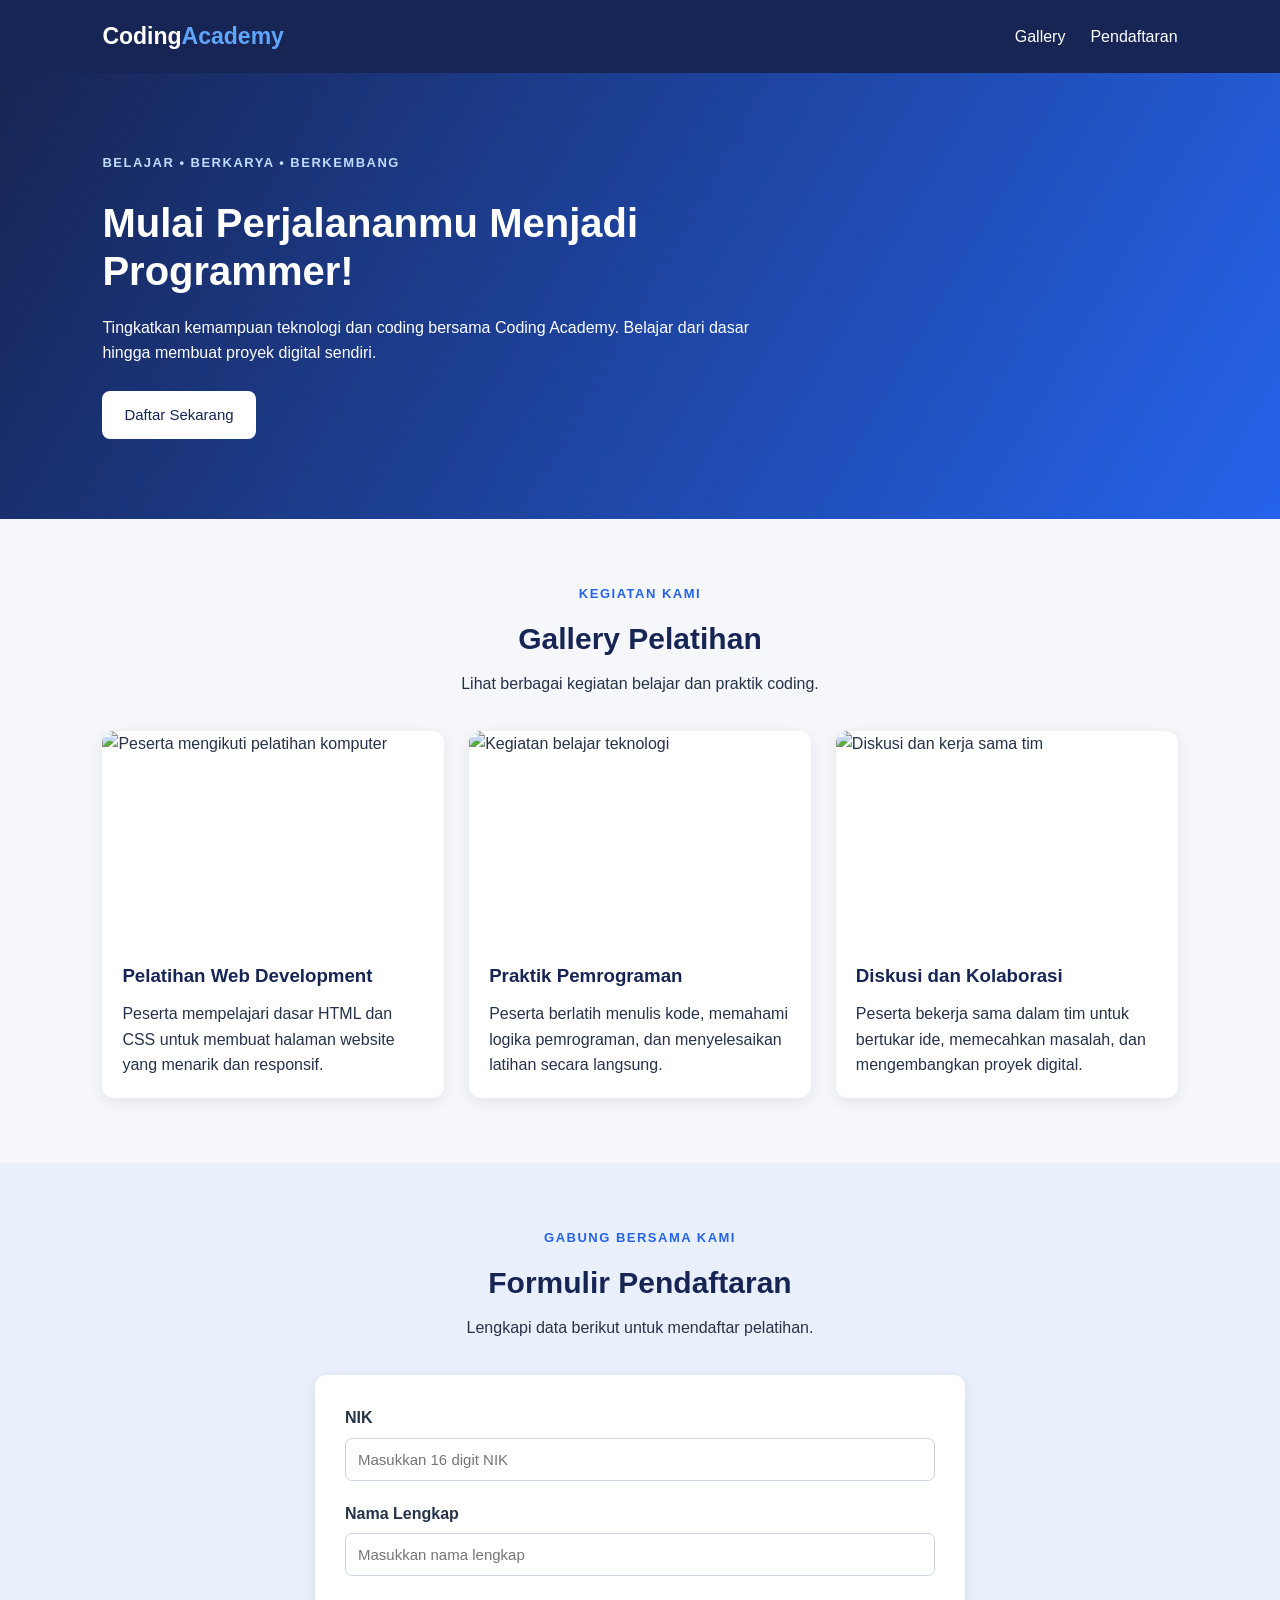
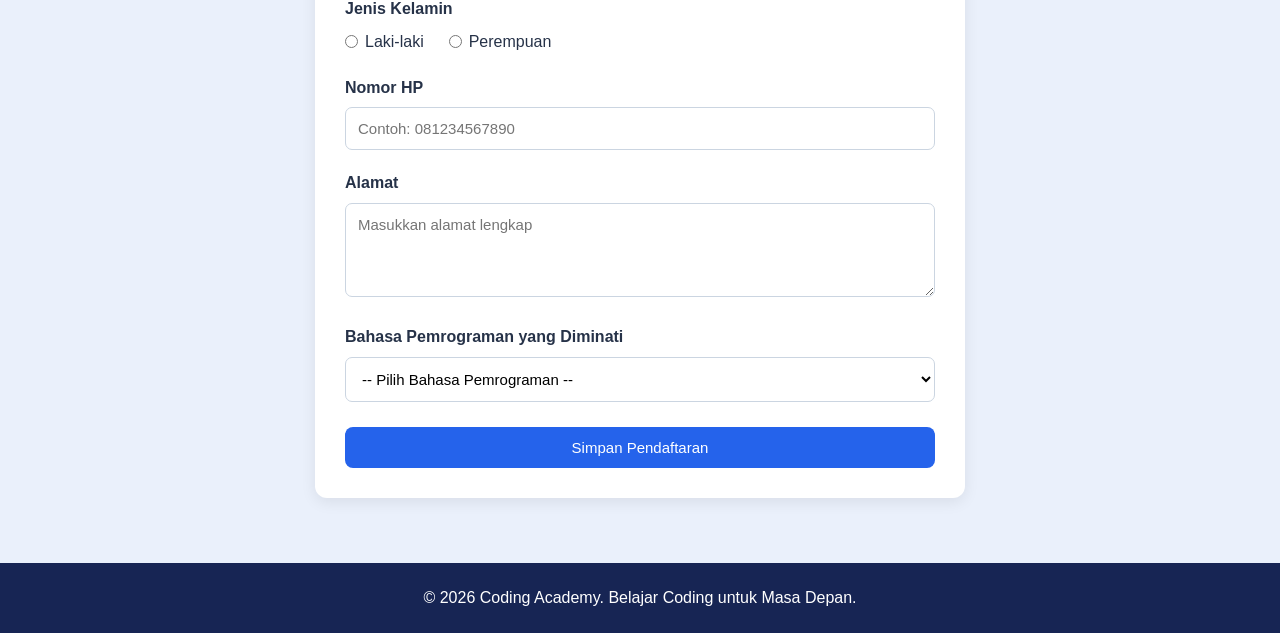
==== index.html @ 24632418 "first commit" ====
<!DOCTYPE html>
<html lang="id">
<head>
    <meta charset="UTF-8">
    <meta name="viewport" content="width=device-width, initial-scale=1.0">
    <title>Coding Academy</title>
    <link rel="stylesheet" href="style.css">
</head>
<body>

    <header class="header">
        <div class="logo">Coding<span>Academy</span></div>
        <nav>
            <a href="#gallery">Gallery</a>
            <a href="#pendaftaran">Pendaftaran</a>
        </nav>
    </header>

    <section class="hero">
        <div class="hero-content">
            <p class="label">BELAJAR • BERKARYA • BERKEMBANG</p>
            <h1>Mulai Perjalananmu Menjadi Programmer!</h1>
            <p>
                Tingkatkan kemampuan teknologi dan coding bersama
                Coding Academy. Belajar dari dasar hingga membuat
                proyek digital sendiri.
            </p>
            <a href="#pendaftaran" class="btn">Daftar Sekarang</a>
        </div>
    </section>

    <!-- TAMPILAN GALLERY -->
    <section id="gallery" class="section">
        <div class="section-heading">
            <p class="label">KEGIATAN KAMI</p>
            <h2>Gallery Pelatihan</h2>
            <p>Lihat berbagai kegiatan belajar dan praktik coding.</p>
        </div>

        <div class="gallery-container">
            <article class="gallery-card">
                <img
                    src="https://images.unsplash.com/photo-1516321318423-f06f85e504b3?auto=format&fit=crop&w=900&q=80"
                    alt="Peserta mengikuti pelatihan komputer">
                <div class="gallery-info">
                    <h3>Pelatihan Web Development</h3>
                    <p>
                        Peserta mempelajari dasar HTML dan CSS untuk
                        membuat halaman website yang menarik dan responsif.
                    </p>
                </div>
            </article>

            <article class="gallery-card">
                <img
                    src="https://images.unsplash.com/photo-1516321318423-f06f85e504b3?auto=format&fit=crop&w=900&q=80"
                    alt="Kegiatan belajar teknologi">
                <div class="gallery-info">
                    <h3>Praktik Pemrograman</h3>
                    <p>
                        Peserta berlatih menulis kode, memahami logika
                        pemrograman, dan menyelesaikan latihan secara langsung.
                    </p>
                </div>
            </article>

            <article class="gallery-card">
                <img
                    src="https://images.unsplash.com/photo-1517245386807-bb43f82c33c4?auto=format&fit=crop&w=900&q=80"
                    alt="Diskusi dan kerja sama tim">
                <div class="gallery-info">
                    <h3>Diskusi dan Kolaborasi</h3>
                    <p>
                        Peserta bekerja sama dalam tim untuk bertukar ide,
                        memecahkan masalah, dan mengembangkan proyek digital.
                    </p>
                </div>
            </article>
        </div>
    </section>

    <!-- TAMPILAN PENDAFTARAN -->
    <section id="pendaftaran" class="section registration-section">
        <div class="section-heading">
            <p class="label">GABUNG BERSAMA KAMI</p>
            <h2>Formulir Pendaftaran</h2>
            <p>Lengkapi data berikut untuk mendaftar pelatihan.</p>
        </div>

        <div class="form-container">
            <form id="formPendaftaran">
                <div class="form-group">
                    <label for="nik">NIK</label>
                    <input
                        type="text"
                        id="nik"
                        name="nik"
                        inputmode="numeric"
                        maxlength="16"
                        pattern="[0-9]{16}"
                        placeholder="Masukkan 16 digit NIK"
                        required>
                </div>

                <div class="form-group">
                    <label for="nama">Nama Lengkap</label>
                    <input
                        type="text"
                        id="nama"
                        name="nama"
                        placeholder="Masukkan nama lengkap"
                        required>
                </div>

                <div class="form-group">
                    <label>Jenis Kelamin</label>
                    <div class="radio-group">
                        <label>
                            <input type="radio" name="jenisKelamin"
                                   value="Laki-laki" required>
                            Laki-laki
                        </label>
                        <label>
                            <input type="radio" name="jenisKelamin"
                                   value="Perempuan">
                            Perempuan
                        </label>
                    </div>
                </div>

                <div class="form-group">
                    <label for="hp">Nomor HP</label>
                    <input
                        type="tel"
                        id="hp"
                        name="hp"
                        inputmode="tel"
                        pattern="[0-9+ -]{10,16}"
                        placeholder="Contoh: 081234567890"
                        required>
                </div>

                <div class="form-group">
                    <label for="alamat">Alamat</label>
                    <textarea
                        id="alamat"
                        name="alamat"
                        rows="4"
                        placeholder="Masukkan alamat lengkap"
                        required></textarea>
                </div>

                <div class="form-group">
                    <label for="bahasa">Bahasa Pemrograman yang Diminati</label>
                    <select id="bahasa" name="bahasa" required>
                        <option value="">-- Pilih Bahasa Pemrograman --</option>
                        <option value="HTML dan CSS">HTML dan CSS</option>
                        <option value="JavaScript">JavaScript</option>
                        <option value="Python">Python</option>
                        <option value="Java">Java</option>
                        <option value="C++">C++</option>
                        <option value="PHP">PHP</option>
                    </select>
                </div>

                <button type="submit" class="btn submit-btn">
                    Simpan Pendaftaran
                </button>
            </form>

            <!-- Hasil pendaftaran ditampilkan di sini -->
            <div id="hasilPendaftaran" class="result" hidden>
                <h2>Pendaftaran Berhasil!</h2>
                <p>Berikut adalah data pendaftaran Anda:</p>

                <div id="detailPendaftaran"></div>

                <button type="button" id="tombolKembali" class="btn">
                    Kembali ke Formulir
                </button>
            </div>
        </div>
    </section>

    <footer>
        <p>&copy; 2026 Coding Academy. Belajar Coding untuk Masa Depan.</p>
    </footer>

    <script src="script.js"></script>
</body>
</html>
---- style.css ----
* {
    margin: 0;
    padding: 0;
    box-sizing: border-box;
}

html {
    scroll-behavior: smooth;
    scroll-padding-top: 90px;
}

body {
    font-family: Arial, sans-serif;
    background-color: #f5f7fb;
    color: #263248;
    line-height: 1.6;
}

.header {
    background-color: #172554;
    color: white;
    padding: 18px 8%;
    display: flex;
    justify-content: space-between;
    align-items: center;
    position: sticky;
    top: 0;
    z-index: 10;
}

.logo {
    font-size: 23px;
    font-weight: bold;
}

.logo span {
    color: #60a5fa;
}

nav {
    display: flex;
    gap: 25px;
}

nav a {
    color: white;
    text-decoration: none;
}

nav a:hover {
    color: #93c5fd;
}

.hero {
    min-height: 380px;
    padding: 80px 8%;
    display: flex;
    align-items: center;
    background: linear-gradient(120deg, #172554, #2563eb);
    color: white;
}

.hero-content {
    max-width: 680px;
}

.label {
    color: #2563eb;
    font-size: 13px;
    font-weight: bold;
    letter-spacing: 1.5px;
    margin-bottom: 10px;
}

.hero .label {
    color: #bfdbfe;
}

.hero h1 {
    font-size: 40px;
    line-height: 1.2;
    margin-bottom: 20px;
}

.hero p {
    margin-bottom: 25px;
}

.btn {
    display: inline-block;
    border: none;
    border-radius: 8px;
    padding: 12px 22px;
    background-color: #2563eb;
    color: white;
    text-decoration: none;
    font-size: 15px;
    cursor: pointer;
}

.hero .btn {
    background-color: white;
    color: #172554;
}

.btn:hover {
    background-color: #1d4ed8;
    color: white;
}

.hero .btn:hover {
    background-color: #dbeafe;
    color: #172554;
}

.section {
    padding: 65px 8%;
}

.section-heading {
    text-align: center;
    margin-bottom: 35px;
}

.section-heading h2 {
    font-size: 30px;
    margin-bottom: 8px;
    color: #172554;
}

.gallery-container {
    display: grid;
    grid-template-columns: repeat(3, minmax(0, 1fr));
    gap: 25px;
}

.gallery-card {
    background-color: white;
    border-radius: 12px;
    overflow: hidden;
    box-shadow: 0 4px 15px rgba(0, 0, 0, 0.08);
    transition: transform 0.2s;
}

.gallery-card:hover {
    transform: translateY(-5px);
}

.gallery-card img {
    width: 100%;
    height: 210px;
    object-fit: cover;
    display: block;
}

.gallery-info {
    padding: 20px;
}

.gallery-info h3 {
    color: #172554;
    margin-bottom: 10px;
}

.registration-section {
    background-color: #eaf0fb;
}

.form-container {
    max-width: 650px;
    margin: auto;
    padding: 30px;
    border-radius: 12px;
    background-color: white;
    box-shadow: 0 4px 15px rgba(0, 0, 0, 0.08);
}

.form-group {
    margin-bottom: 20px;
}

.form-group > label {
    display: block;
    margin-bottom: 7px;
    font-weight: 600;
}

input[type="text"],
input[type="tel"],
textarea,
select {
    width: 100%;
    padding: 12px;
    border: 1px solid #cbd5e1;
    border-radius: 7px;
    font-family: inherit;
    font-size: 15px;
    background-color: white;
}

textarea {
    resize: vertical;
}

input:focus,
textarea:focus,
select:focus {
    outline: 2px solid #93c5fd;
    border-color: #2563eb;
}

.radio-group {
    display: flex;
    gap: 25px;
    flex-wrap: wrap;
}

.radio-group label {
    display: flex;
    align-items: center;
    gap: 7px;
}

.submit-btn {
    width: 100%;
    margin-top: 5px;
}

.result {
    margin-top: 20px;
    padding: 25px;
    border: 1px solid #bfdbfe;
    border-radius: 10px;
    background-color: #eff6ff;
    overflow-wrap: anywhere;
}

.result h2 {
    color: #1d4ed8;
    margin-bottom: 10px;
}

.result dl {
    margin: 20px 0;
}

.result dt {
    font-weight: bold;
    margin-top: 12px;
}

.result dd {
    margin-left: 0;
}

.result .btn {
    margin-top: 10px;
}

[hidden] {
    display: none !important;
}

footer {
    padding: 22px;
    text-align: center;
    background-color: #172554;
    color: white;
}

@media (max-width: 800px) {
    .gallery-container {
        grid-template-columns: repeat(2, minmax(0, 1fr));
    }

    .hero h1 {
        font-size: 32px;
    }
}

@media (max-width: 550px) {
    .header {
        padding: 15px 5%;
        flex-direction: column;
        gap: 10px;
    }

    nav {
        gap: 20px;
    }

    .hero {
        padding: 55px 6%;
    }

    .hero h1 {
        font-size: 29px;
    }

    .section {
        padding: 45px 5%;
    }

    .gallery-container {
        grid-template-columns: 1fr;
    }

    .form-container {
        padding: 20px;
    }
}
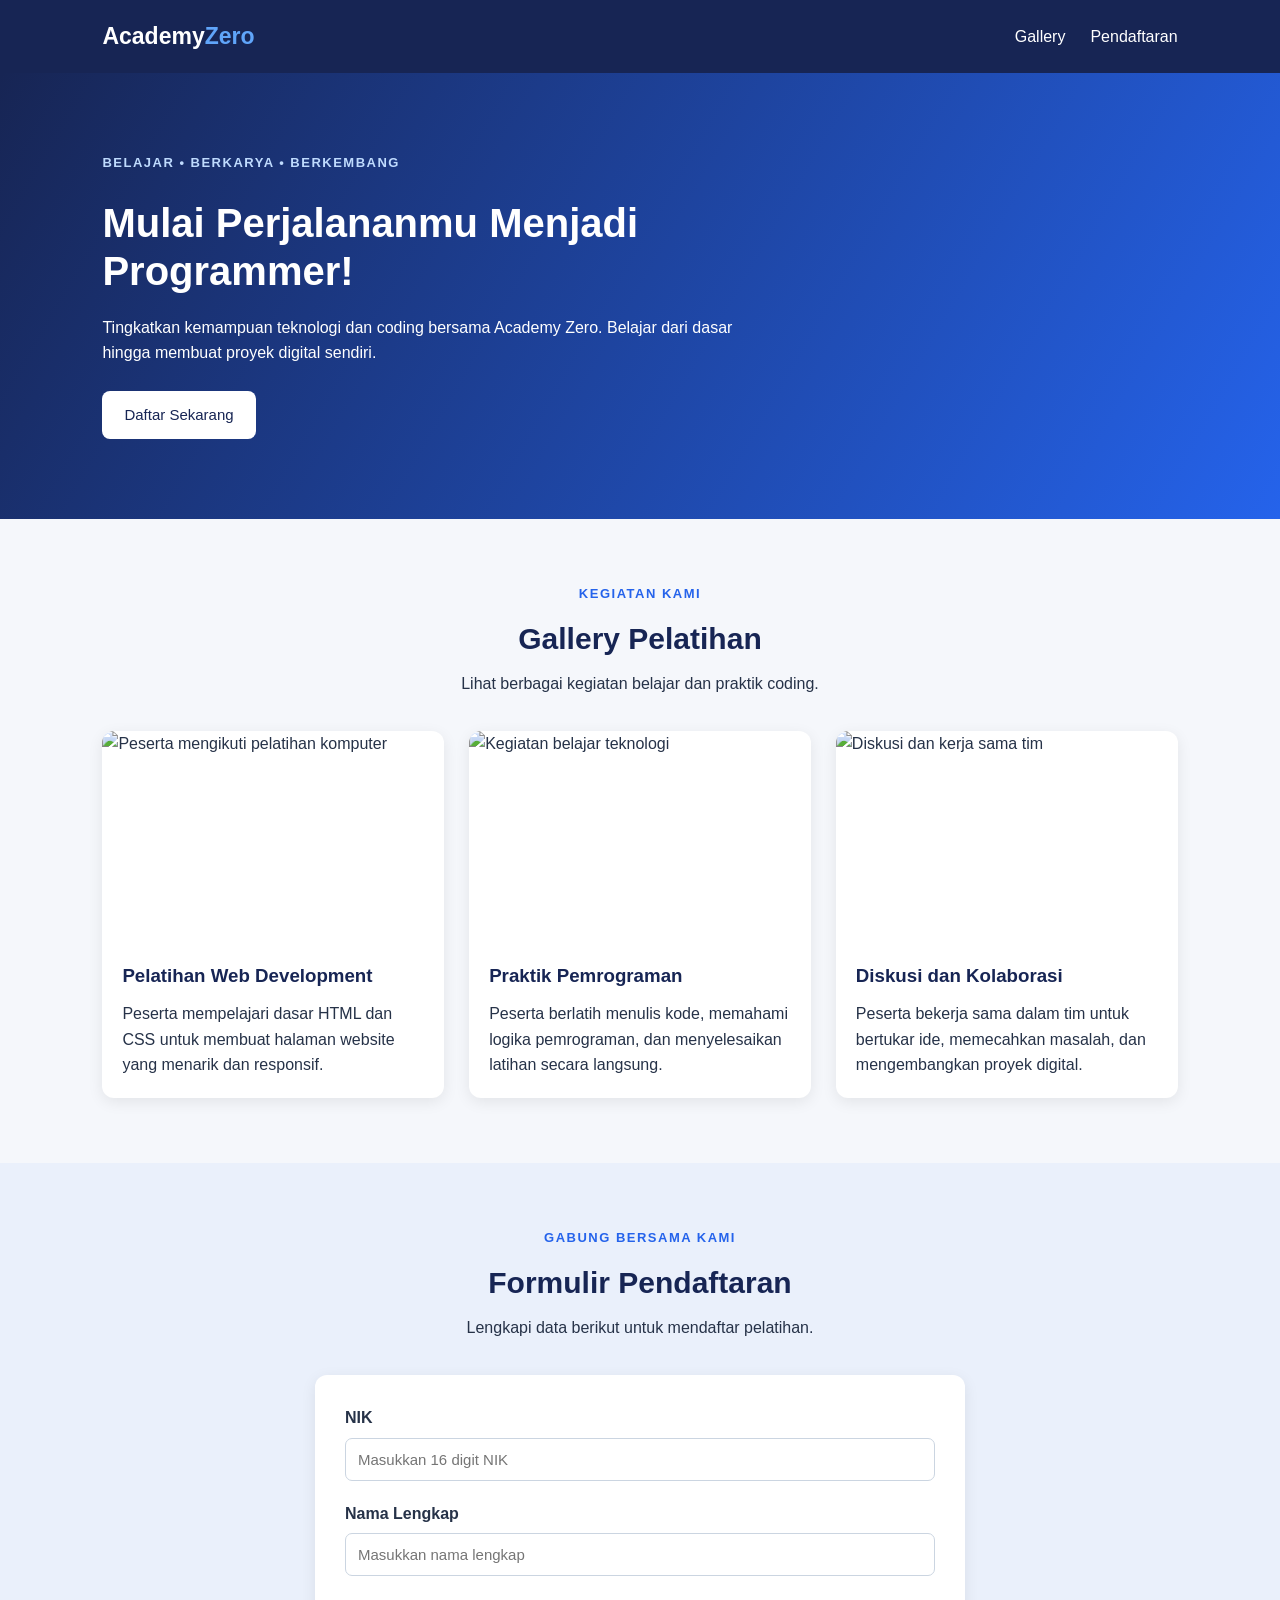
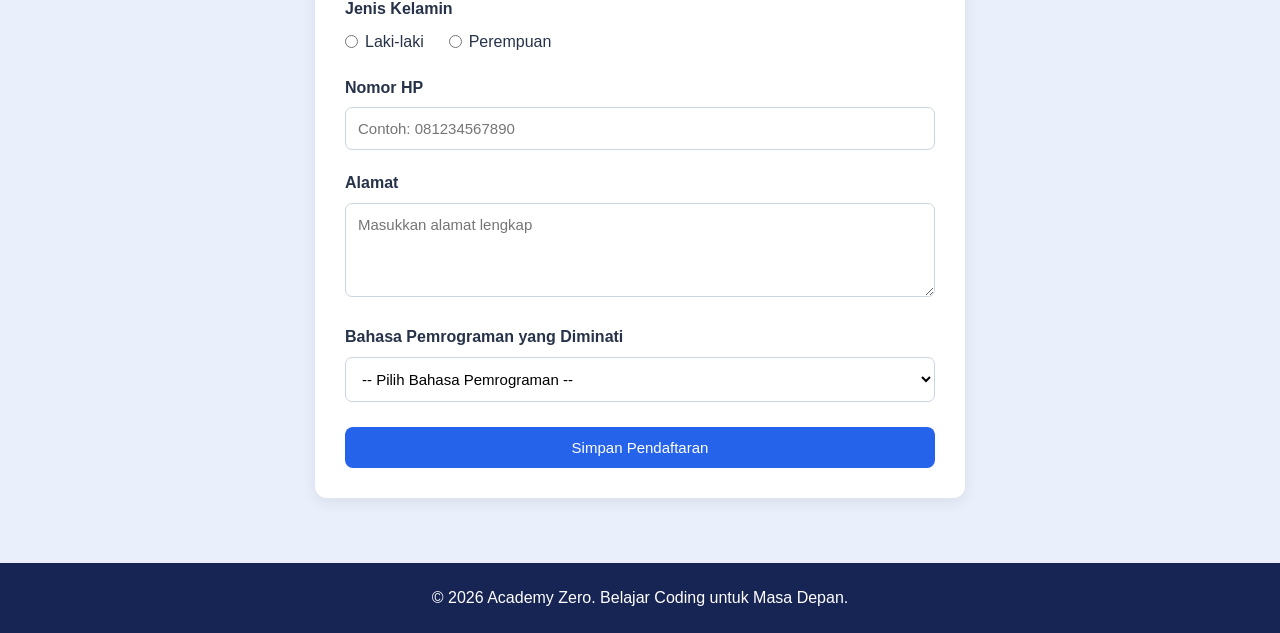
==== commit b7a1c8c1: "Update website" ====
--- a/index.html
+++ b/index.html
@@ -10,7 +10,7 @@
 <body>
 
     <header class="header">
-        <div class="logo">Coding<span>Academy</span></div>
+        <div class="logo">Academy<span>Zero</span></div>
         <nav>
             <a href="#gallery">Gallery</a>
             <a href="#pendaftaran">Pendaftaran</a>
@@ -23,7 +23,7 @@
             <h1>Mulai Perjalananmu Menjadi Programmer!</h1>
             <p>
                 Tingkatkan kemampuan teknologi dan coding bersama
-                Coding Academy. Belajar dari dasar hingga membuat
+                Academy Zero. Belajar dari dasar hingga membuat
                 proyek digital sendiri.
             </p>
             <a href="#pendaftaran" class="btn">Daftar Sekarang</a>
@@ -184,7 +184,7 @@
     </section>
 
     <footer>
-        <p>&copy; 2026 Coding Academy. Belajar Coding untuk Masa Depan.</p>
+        <p>&copy; 2026 Academy Zero. Belajar Coding untuk Masa Depan.</p>
     </footer>
 
     <script src="script.js"></script>
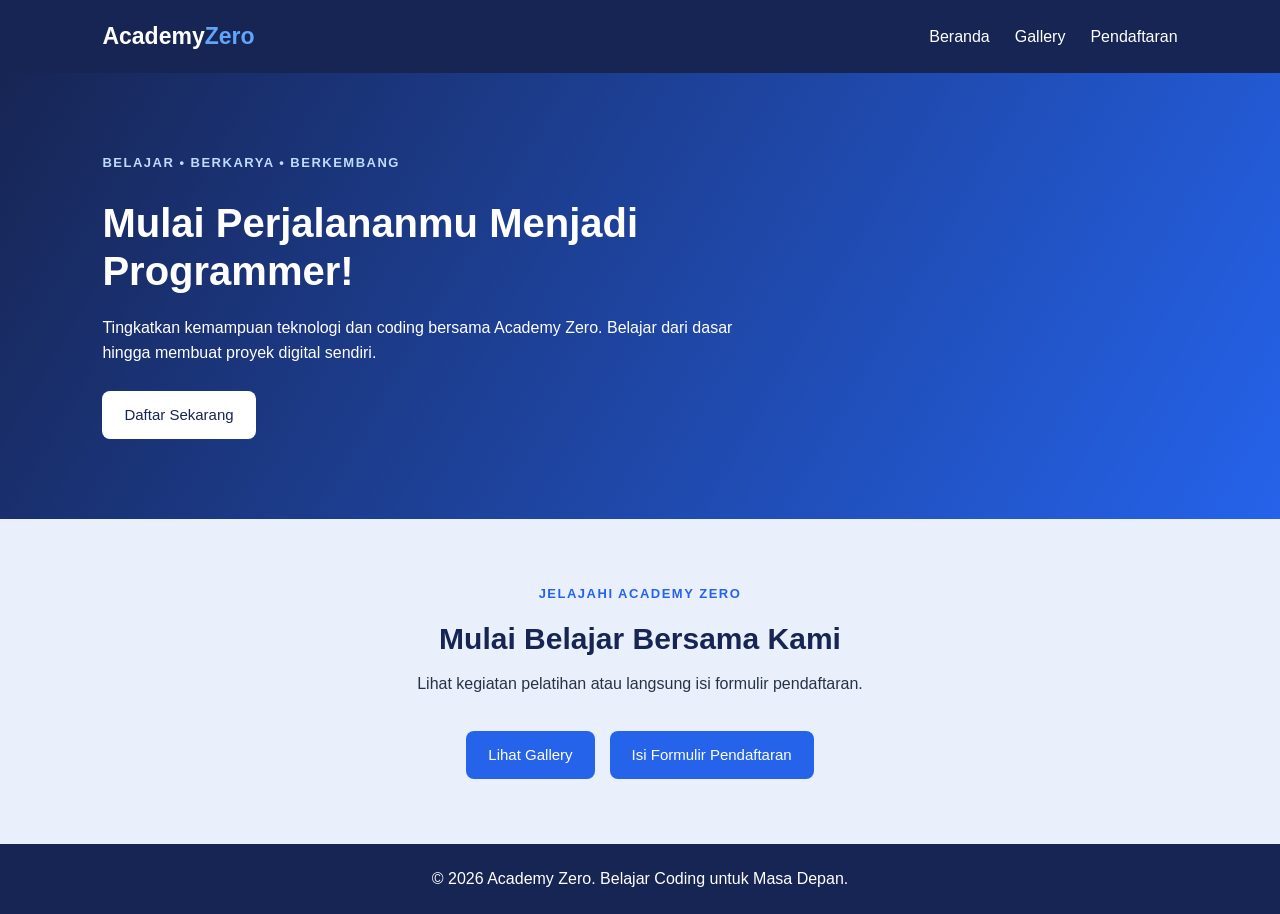
==== commit 4602846f: "Update website" ====
--- a/index.html
+++ b/index.html
@@ -4,16 +4,16 @@
 <head>
     <meta charset="UTF-8">
     <meta name="viewport" content="width=device-width, initial-scale=1.0">
-    <title>Coding Academy</title>
+    <title>Beranda | Academy Zero</title>
     <link rel="stylesheet" href="style.css">
 </head>
 <body>
-
     <header class="header">
         <div class="logo">Academy<span>Zero</span></div>
         <nav>
-            <a href="#gallery">Gallery</a>
-            <a href="#pendaftaran">Pendaftaran</a>
+            <a href="index.html">Beranda</a>
+            <a href="gallery.html">Gallery</a>
+            <a href="pendaftaran.html">Pendaftaran</a>
         </nav>
     </header>
 
@@ -26,167 +26,30 @@
                 Academy Zero. Belajar dari dasar hingga membuat
                 proyek digital sendiri.
             </p>
-            <a href="#pendaftaran" class="btn">Daftar Sekarang</a>
+            <a href="pendaftaran.html" class="btn">Daftar Sekarang</a>
         </div>
     </section>
 
-    <!-- TAMPILAN GALLERY -->
-    <section id="gallery" class="section">
+    <section class="section home-links">
         <div class="section-heading">
-            <p class="label">KEGIATAN KAMI</p>
-            <h2>Gallery Pelatihan</h2>
-            <p>Lihat berbagai kegiatan belajar dan praktik coding.</p>
+            <p class="label">JELAJAHI ACADEMY ZERO</p>
+            <h2>Mulai Belajar Bersama Kami</h2>
+            <p>
+                Lihat kegiatan pelatihan atau langsung isi
+                formulir pendaftaran.
+            </p>
         </div>
 
-        <div class="gallery-container">
-            <article class="gallery-card">
-                <img
-                    src="https://images.unsplash.com/photo-1516321318423-f06f85e504b3?auto=format&fit=crop&w=900&q=80"
-                    alt="Peserta mengikuti pelatihan komputer">
-                <div class="gallery-info">
-                    <h3>Pelatihan Web Development</h3>
-                    <p>
-                        Peserta mempelajari dasar HTML dan CSS untuk
-                        membuat halaman website yang menarik dan responsif.
-                    </p>
-                </div>
-            </article>
-
-            <article class="gallery-card">
-                <img
-                    src="https://images.unsplash.com/photo-1516321318423-f06f85e504b3?auto=format&fit=crop&w=900&q=80"
-                    alt="Kegiatan belajar teknologi">
-                <div class="gallery-info">
-                    <h3>Praktik Pemrograman</h3>
-                    <p>
-                        Peserta berlatih menulis kode, memahami logika
-                        pemrograman, dan menyelesaikan latihan secara langsung.
-                    </p>
-                </div>
-            </article>
-
-            <article class="gallery-card">
-                <img
-                    src="https://images.unsplash.com/photo-1517245386807-bb43f82c33c4?auto=format&fit=crop&w=900&q=80"
-                    alt="Diskusi dan kerja sama tim">
-                <div class="gallery-info">
-                    <h3>Diskusi dan Kolaborasi</h3>
-                    <p>
-                        Peserta bekerja sama dalam tim untuk bertukar ide,
-                        memecahkan masalah, dan mengembangkan proyek digital.
-                    </p>
-                </div>
-            </article>
-        </div>
-    </section>
-
-    <!-- TAMPILAN PENDAFTARAN -->
-    <section id="pendaftaran" class="section registration-section">
-        <div class="section-heading">
-            <p class="label">GABUNG BERSAMA KAMI</p>
-            <h2>Formulir Pendaftaran</h2>
-            <p>Lengkapi data berikut untuk mendaftar pelatihan.</p>
-        </div>
-
-        <div class="form-container">
-            <form id="formPendaftaran">
-                <div class="form-group">
-                    <label for="nik">NIK</label>
-                    <input
-                        type="text"
-                        id="nik"
-                        name="nik"
-                        inputmode="numeric"
-                        maxlength="16"
-                        pattern="[0-9]{16}"
-                        placeholder="Masukkan 16 digit NIK"
-                        required>
-                </div>
-
-                <div class="form-group">
-                    <label for="nama">Nama Lengkap</label>
-                    <input
-                        type="text"
-                        id="nama"
-                        name="nama"
-                        placeholder="Masukkan nama lengkap"
-                        required>
-                </div>
-
-                <div class="form-group">
-                    <label>Jenis Kelamin</label>
-                    <div class="radio-group">
-                        <label>
-                            <input type="radio" name="jenisKelamin"
-                                   value="Laki-laki" required>
-                            Laki-laki
-                        </label>
-                        <label>
-                            <input type="radio" name="jenisKelamin"
-                                   value="Perempuan">
-                            Perempuan
-                        </label>
-                    </div>
-                </div>
-
-                <div class="form-group">
-                    <label for="hp">Nomor HP</label>
-                    <input
-                        type="tel"
-                        id="hp"
-                        name="hp"
-                        inputmode="tel"
-                        pattern="[0-9+ -]{10,16}"
-                        placeholder="Contoh: 081234567890"
-                        required>
-                </div>
-
-                <div class="form-group">
-                    <label for="alamat">Alamat</label>
-                    <textarea
-                        id="alamat"
-                        name="alamat"
-                        rows="4"
-                        placeholder="Masukkan alamat lengkap"
-                        required></textarea>
-                </div>
-
-                <div class="form-group">
-                    <label for="bahasa">Bahasa Pemrograman yang Diminati</label>
-                    <select id="bahasa" name="bahasa" required>
-                        <option value="">-- Pilih Bahasa Pemrograman --</option>
-                        <option value="HTML dan CSS">HTML dan CSS</option>
-                        <option value="JavaScript">JavaScript</option>
-                        <option value="Python">Python</option>
-                        <option value="Java">Java</option>
-                        <option value="C++">C++</option>
-                        <option value="PHP">PHP</option>
-                    </select>
-                </div>
-
-                <button type="submit" class="btn submit-btn">
-                    Simpan Pendaftaran
-                </button>
-            </form>
-
-            <!-- Hasil pendaftaran ditampilkan di sini -->
-            <div id="hasilPendaftaran" class="result" hidden>
-                <h2>Pendaftaran Berhasil!</h2>
-                <p>Berikut adalah data pendaftaran Anda:</p>
-
-                <div id="detailPendaftaran"></div>
-
-                <button type="button" id="tombolKembali" class="btn">
-                    Kembali ke Formulir
-                </button>
-            </div>
+        <div class="home-link-buttons">
+            <a href="gallery.html" class="btn">Lihat Gallery</a>
+            <a href="pendaftaran.html" class="btn">
+                Isi Formulir Pendaftaran
+            </a>
         </div>
     </section>
 
     <footer>
         <p>&copy; 2026 Academy Zero. Belajar Coding untuk Masa Depan.</p>
     </footer>
-
-    <script src="script.js"></script>
 </body>
 </html>
--- a/style.css
+++ b/style.css
@@ -17,6 +17,7 @@
     line-height: 1.6;
 }
 
+/* Navigasi */
 .header {
     background-color: #172554;
     color: white;
@@ -52,6 +53,7 @@
     color: #93c5fd;
 }
 
+/* Beranda */
 .hero {
     min-height: 380px;
     padding: 80px 8%;
@@ -99,21 +101,37 @@
     cursor: pointer;
 }
 
+.btn:hover {
+    background-color: #1d4ed8;
+}
+
 .hero .btn {
     background-color: white;
     color: #172554;
 }
 
-.btn:hover {
-    background-color: #1d4ed8;
-    color: white;
-}
-
 .hero .btn:hover {
     background-color: #dbeafe;
-    color: #172554;
-}
-
+}
+
+/* Judul halaman */
+.page-banner {
+    padding: 55px 8%;
+    text-align: center;
+    background: linear-gradient(120deg, #172554, #2563eb);
+    color: white;
+}
+
+.page-banner .label {
+    color: #bfdbfe;
+}
+
+.page-banner h1 {
+    font-size: 34px;
+    margin-bottom: 10px;
+}
+
+/* Bagian umum */
 .section {
     padding: 65px 8%;
 }
@@ -129,6 +147,7 @@
     color: #172554;
 }
 
+/* Gallery */
 .gallery-container {
     display: grid;
     grid-template-columns: repeat(3, minmax(0, 1fr));
@@ -163,6 +182,36 @@
     margin-bottom: 10px;
 }
 
+.gallery-cta {
+    text-align: center;
+    margin-top: 45px;
+    padding: 30px;
+    border-radius: 12px;
+    background-color: #eaf0fb;
+}
+
+.gallery-cta h2 {
+    color: #172554;
+    margin-bottom: 10px;
+}
+
+.gallery-cta p {
+    margin-bottom: 20px;
+}
+
+/* Tombol beranda */
+.home-links {
+    background-color: #eaf0fb;
+}
+
+.home-link-buttons {
+    display: flex;
+    justify-content: center;
+    gap: 15px;
+    flex-wrap: wrap;
+}
+
+/* Formulir pendaftaran */
 .registration-section {
     background-color: #eaf0fb;
 }
@@ -227,6 +276,7 @@
     margin-top: 5px;
 }
 
+/* Hasil pendaftaran */
 .result {
     margin-top: 20px;
     padding: 25px;
@@ -262,6 +312,7 @@
     display: none !important;
 }
 
+/* Footer */
 footer {
     padding: 22px;
     text-align: center;
@@ -269,6 +320,7 @@
     color: white;
 }
 
+/* Tampilan tablet */
 @media (max-width: 800px) {
     .gallery-container {
         grid-template-columns: repeat(2, minmax(0, 1fr));
@@ -279,6 +331,7 @@
     }
 }
 
+/* Tampilan HP */
 @media (max-width: 550px) {
     .header {
         padding: 15px 5%;
@@ -288,6 +341,8 @@
 
     nav {
         gap: 20px;
+        flex-wrap: wrap;
+        justify-content: center;
     }
 
     .hero {
@@ -298,6 +353,14 @@
         font-size: 29px;
     }
 
+    .page-banner {
+        padding: 40px 5%;
+    }
+
+    .page-banner h1 {
+        font-size: 28px;
+    }
+
     .section {
         padding: 45px 5%;
     }
@@ -309,4 +372,37 @@
     .form-container {
         padding: 20px;
     }
-}
+
+    .home-link-buttons {
+        flex-direction: column;
+    }
+
+    .home-link-buttons .btn {
+        text-align: center;
+    }
+}
+
+.aksi-data {
+    display: flex;
+    gap: 12px;
+    flex-wrap: wrap;
+    margin-top: 20px;
+}
+
+.btn-hapus {
+    background-color: #dc2626;
+}
+
+.btn-hapus:hover {
+    background-color: #b91c1c;
+}
+
+@media (max-width: 550px) {
+    .aksi-data {
+        flex-direction: column;
+    }
+
+    .aksi-data .btn {
+        width: 100%;
+    }
+}
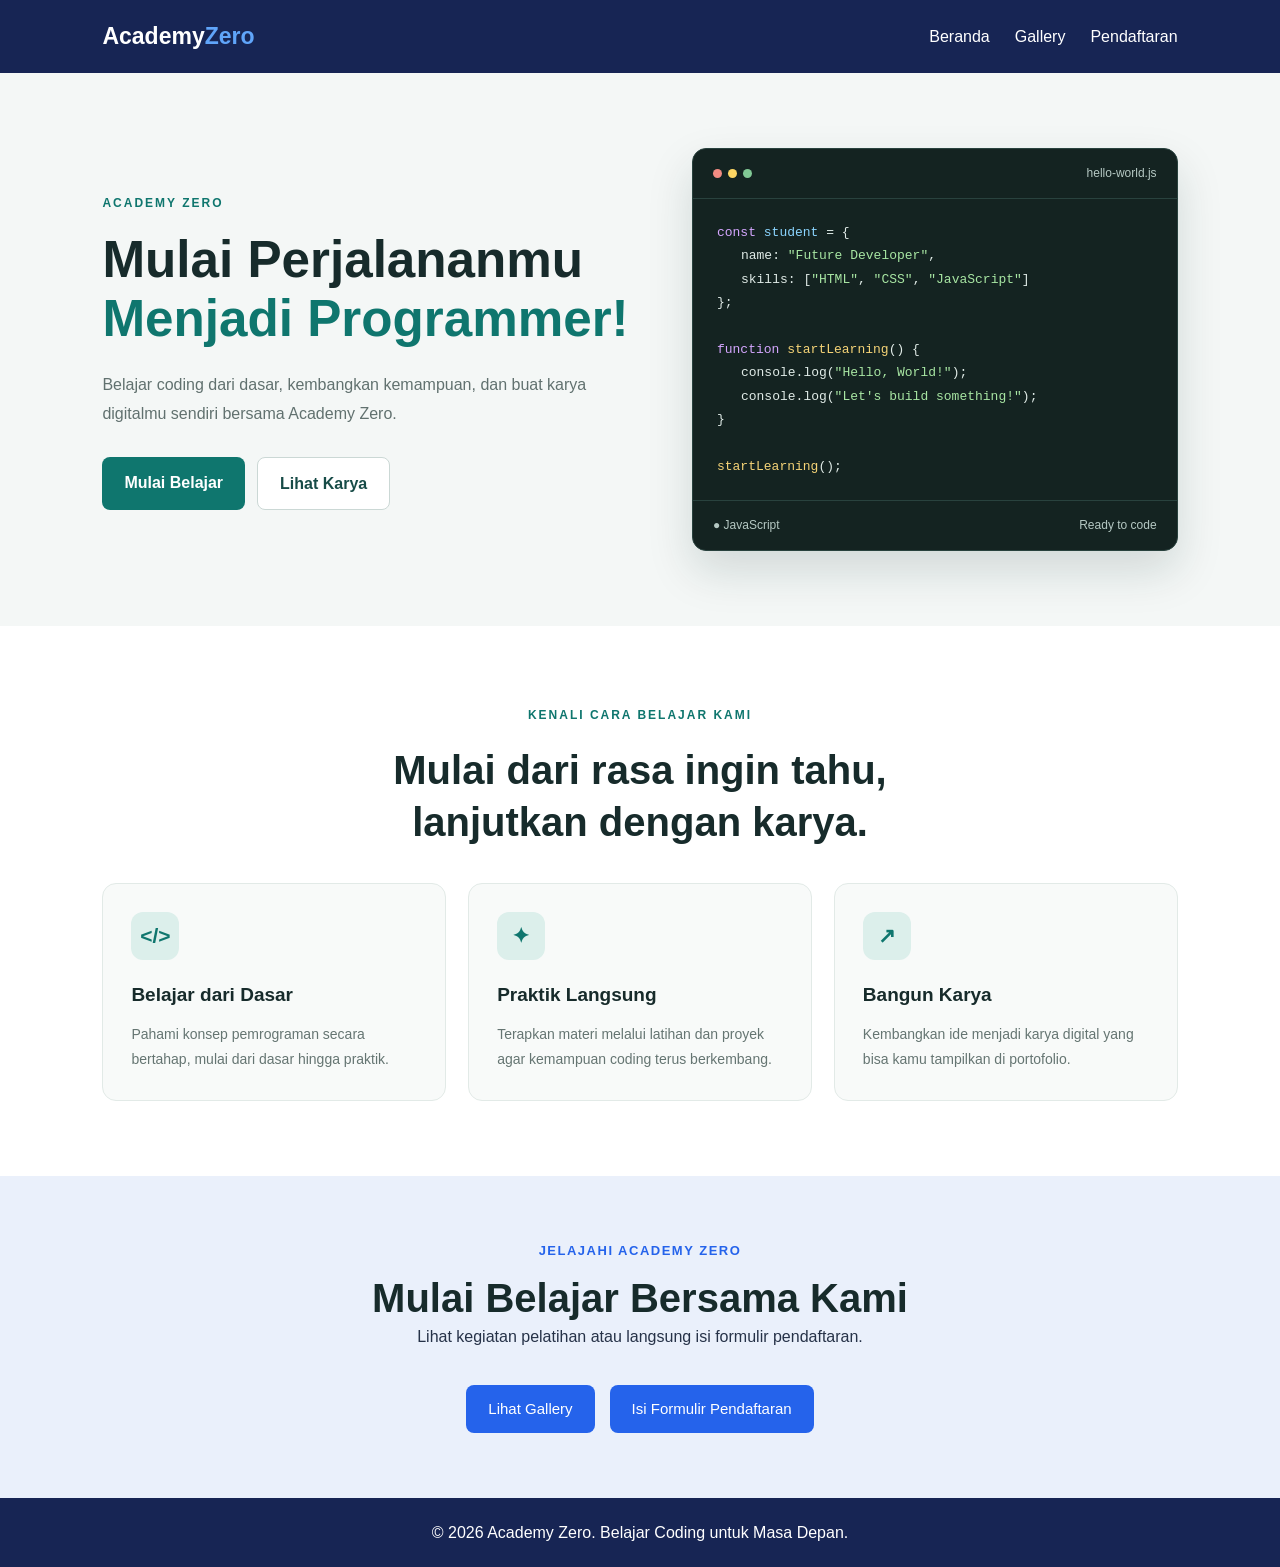
==== commit 2ca7abde: "Update website" ====
--- a/index.html
+++ b/index.html
@@ -17,16 +17,111 @@
         </nav>
     </header>
 
+    <!-- HERO SECTION -->
     <section class="hero">
         <div class="hero-content">
-            <p class="label">BELAJAR • BERKARYA • BERKEMBANG</p>
-            <h1>Mulai Perjalananmu Menjadi Programmer!</h1>
+            <span class="hero-label">ACADEMY ZERO</span>
+
+            <h1>
+                Mulai Perjalananmu
+                <span>Menjadi Programmer!</span>
+            </h1>
+
             <p>
-                Tingkatkan kemampuan teknologi dan coding bersama
-                Academy Zero. Belajar dari dasar hingga membuat
-                proyek digital sendiri.
+                Belajar coding dari dasar, kembangkan kemampuan,
+                dan buat karya digitalmu sendiri bersama Academy Zero.
             </p>
-            <a href="pendaftaran.html" class="btn">Daftar Sekarang</a>
+
+            <div class="hero-buttons">
+                <a href="pendaftaran.html" class="btn-primary">
+                    Mulai Belajar
+                </a>
+
+                <a href="gallery.html" class="btn-secondary">
+                    Lihat Karya
+                </a>
+            </div>
+        </div>
+
+        <!-- PANEL KODE -->
+        <div class="code-window">
+            <div class="code-header">
+                <div class="code-dots">
+                    <span></span>
+                    <span></span>
+                    <span></span>
+                </div>
+                <span>hello-world.js</span>
+            </div>
+
+            <div class="code-body">
+                <p><span class="code-purple">const</span>
+                    <span class="code-blue">student</span> = {</p>
+                <p class="code-indent">
+                    name: <span class="code-green">"Future Developer"</span>,
+                </p>
+                <p class="code-indent">
+                    skills: [<span class="code-green">"HTML"</span>,
+                    <span class="code-green">"CSS"</span>,
+                    <span class="code-green">"JavaScript"</span>]
+                </p>
+                <p>};</p>
+                <br>
+                <p><span class="code-purple">function</span>
+                    <span class="code-yellow">startLearning</span>() {</p>
+                <p class="code-indent">
+                    console.log(<span class="code-green">"Hello, World!"</span>);
+                </p>
+                <p class="code-indent">
+                    console.log(<span class="code-green">"Let's build something!"</span>);
+                </p>
+                <p>}</p>
+                <br>
+                <p><span class="code-yellow">startLearning</span>();</p>
+            </div>
+
+            <div class="code-footer">
+                <span>● JavaScript</span>
+                <span>Ready to code</span>
+            </div>
+        </div>
+    </section>
+
+    <!-- FITUR BELAJAR -->
+    <section class="learning-section">
+        <div class="section-heading">
+            <span class="section-label">KENALI CARA BELAJAR KAMI</span>
+            <h2>Mulai dari rasa ingin tahu,<br>
+                lanjutkan dengan karya.</h2>
+        </div>
+
+        <div class="feature-grid">
+            <article class="feature-card">
+                <div class="feature-icon">&lt;/&gt;</div>
+                <h3>Belajar dari Dasar</h3>
+                <p>
+                    Pahami konsep pemrograman secara bertahap,
+                    mulai dari dasar hingga praktik.
+                </p>
+            </article>
+
+            <article class="feature-card">
+                <div class="feature-icon">✦</div>
+                <h3>Praktik Langsung</h3>
+                <p>
+                    Terapkan materi melalui latihan dan proyek
+                    agar kemampuan coding terus berkembang.
+                </p>
+            </article>
+
+            <article class="feature-card">
+                <div class="feature-icon">↗</div>
+                <h3>Bangun Karya</h3>
+                <p>
+                    Kembangkan ide menjadi karya digital
+                    yang bisa kamu tampilkan di portofolio.
+                </p>
+            </article>
         </div>
     </section>
 
@@ -52,4 +147,4 @@
         <p>&copy; 2026 Academy Zero. Belajar Coding untuk Masa Depan.</p>
     </footer>
 </body>
-</html>
+</html>
--- a/style.css
+++ b/style.css
@@ -406,3 +406,285 @@
         width: 100%;
     }
 }
+
+/* ===== HERO DAN PANEL KODE ===== */
+.hero {
+    display: grid;
+    grid-template-columns: 1fr 0.9fr;
+    align-items: center;
+    gap: 50px;
+    padding: 75px 8%;
+    background: #f4f7f6;
+}
+
+.hero-content {
+    min-width: 0;
+}
+
+.hero-label,
+.section-label {
+    display: inline-block;
+    color: #0f766e;
+    font-size: 12px;
+    font-weight: 800;
+    letter-spacing: 2px;
+    margin-bottom: 18px;
+}
+
+.hero-content h1 {
+    font-size: clamp(32px, 4vw, 52px);
+    line-height: 1.15;
+    color: #172b2b;
+    margin: 0 0 22px;
+}
+
+.hero-content h1 span {
+    display: block;
+    color: #0f766e;
+}
+
+.hero-content p {
+    max-width: 500px;
+    color: #61716f;
+    line-height: 1.8;
+    margin-bottom: 28px;
+}
+
+.hero-buttons {
+    display: flex;
+    flex-wrap: wrap;
+    gap: 12px;
+}
+
+.btn-primary,
+.btn-secondary {
+    display: inline-block;
+    padding: 13px 22px;
+    border-radius: 8px;
+    text-decoration: none;
+    font-weight: 700;
+    transition: 0.2s ease;
+}
+
+.btn-primary {
+    background: #0f766e;
+    color: white;
+}
+
+.btn-primary:hover {
+    background: #115e59;
+    transform: translateY(-2px);
+}
+
+.btn-secondary {
+    border: 1px solid #cbd8d5;
+    color: #174b47;
+    background: white;
+}
+
+.btn-secondary:hover {
+    border-color: #0f766e;
+}
+
+/* ===== JENDELA KODE ===== */
+.code-window {
+    min-width: 0;
+    overflow: hidden;
+    background: #142321;
+    border: 1px solid #29423e;
+    border-radius: 14px;
+    box-shadow: 0 20px 45px rgba(15, 50, 45, 0.15);
+}
+
+.code-header,
+.code-footer {
+    display: flex;
+    align-items: center;
+    justify-content: space-between;
+    gap: 12px;
+    padding: 15px 20px;
+    color: #b5c8c3;
+    font-size: 12px;
+}
+
+.code-header {
+    border-bottom: 1px solid #29423e;
+}
+
+.code-footer {
+    border-top: 1px solid #29423e;
+}
+
+.code-dots {
+    display: flex;
+    gap: 6px;
+}
+
+.code-dots span {
+    width: 9px;
+    height: 9px;
+    border-radius: 50%;
+    background: #7ba79a;
+}
+
+.code-dots span:first-child {
+    background: #f28b82;
+}
+
+.code-dots span:nth-child(2) {
+    background: #fdd663;
+}
+
+.code-dots span:nth-child(3) {
+    background: #81c995;
+}
+
+.code-body {
+    padding: 22px 24px;
+    color: #e0ebe7;
+    font-family: Consolas, "Courier New", monospace;
+    font-size: 13px;
+    line-height: 1.8;
+    overflow-x: auto;
+}
+
+.code-body p {
+    margin: 0;
+    white-space: nowrap;
+}
+
+.code-indent {
+    padding-left: 24px;
+}
+
+.code-purple {
+    color: #d5a6ff;
+}
+
+.code-blue {
+    color: #8bd5ff;
+}
+
+.code-green {
+    color: #a8e6a3;
+}
+
+.code-yellow {
+    color: #f6d477;
+}
+
+/* ===== BAGIAN FITUR BELAJAR ===== */
+.learning-section {
+    padding: 75px 8%;
+    background: #ffffff;
+}
+
+.section-heading {
+    margin-bottom: 35px;
+}
+
+.section-heading h2 {
+    color: #172b2b;
+    font-size: clamp(28px, 3.5vw, 40px);
+    line-height: 1.3;
+    margin: 0;
+}
+
+.feature-grid {
+    display: grid;
+    grid-template-columns: repeat(3, minmax(0, 1fr));
+    gap: 22px;
+}
+
+.feature-card {
+    padding: 28px;
+    background: #f8faf9;
+    border: 1px solid #e2eae7;
+    border-radius: 14px;
+    transition: transform 0.2s ease, box-shadow 0.2s ease;
+}
+
+.feature-card:hover {
+    transform: translateY(-4px);
+    box-shadow: 0 12px 28px rgba(20, 60, 50, 0.08);
+}
+
+.feature-icon {
+    display: flex;
+    align-items: center;
+    justify-content: center;
+    width: 48px;
+    height: 48px;
+    margin-bottom: 20px;
+    border-radius: 12px;
+    background: #dcefeb;
+    color: #0f766e;
+    font-size: 21px;
+    font-weight: 800;
+}
+
+.feature-card h3 {
+    color: #172b2b;
+    font-size: 19px;
+    margin: 0 0 12px;
+}
+
+.feature-card p {
+    color: #657572;
+    font-size: 14px;
+    line-height: 1.8;
+    margin: 0;
+}
+
+/* ===== RESPONSIVE HP DAN TABLET ===== */
+@media (max-width: 900px) {
+    .hero {
+        grid-template-columns: 1fr;
+        gap: 35px;
+        padding: 55px 6%;
+    }
+
+    .learning-section {
+        padding: 55px 6%;
+    }
+
+    .feature-grid {
+        grid-template-columns: repeat(2, minmax(0, 1fr));
+    }
+}
+
+@media (max-width: 600px) {
+    .hero {
+        padding: 42px 5%;
+    }
+
+    .hero-content h1 {
+        font-size: 34px;
+    }
+
+    .hero-buttons {
+        flex-direction: column;
+        align-items: stretch;
+    }
+
+    .hero-buttons a {
+        text-align: center;
+    }
+
+    .code-body {
+        padding: 18px 14px;
+        font-size: 11px;
+    }
+
+    .learning-section {
+        padding: 45px 5%;
+    }
+
+    .feature-grid {
+        grid-template-columns: 1fr;
+    }
+
+    .feature-card {
+        padding: 23px;
+    }
+}
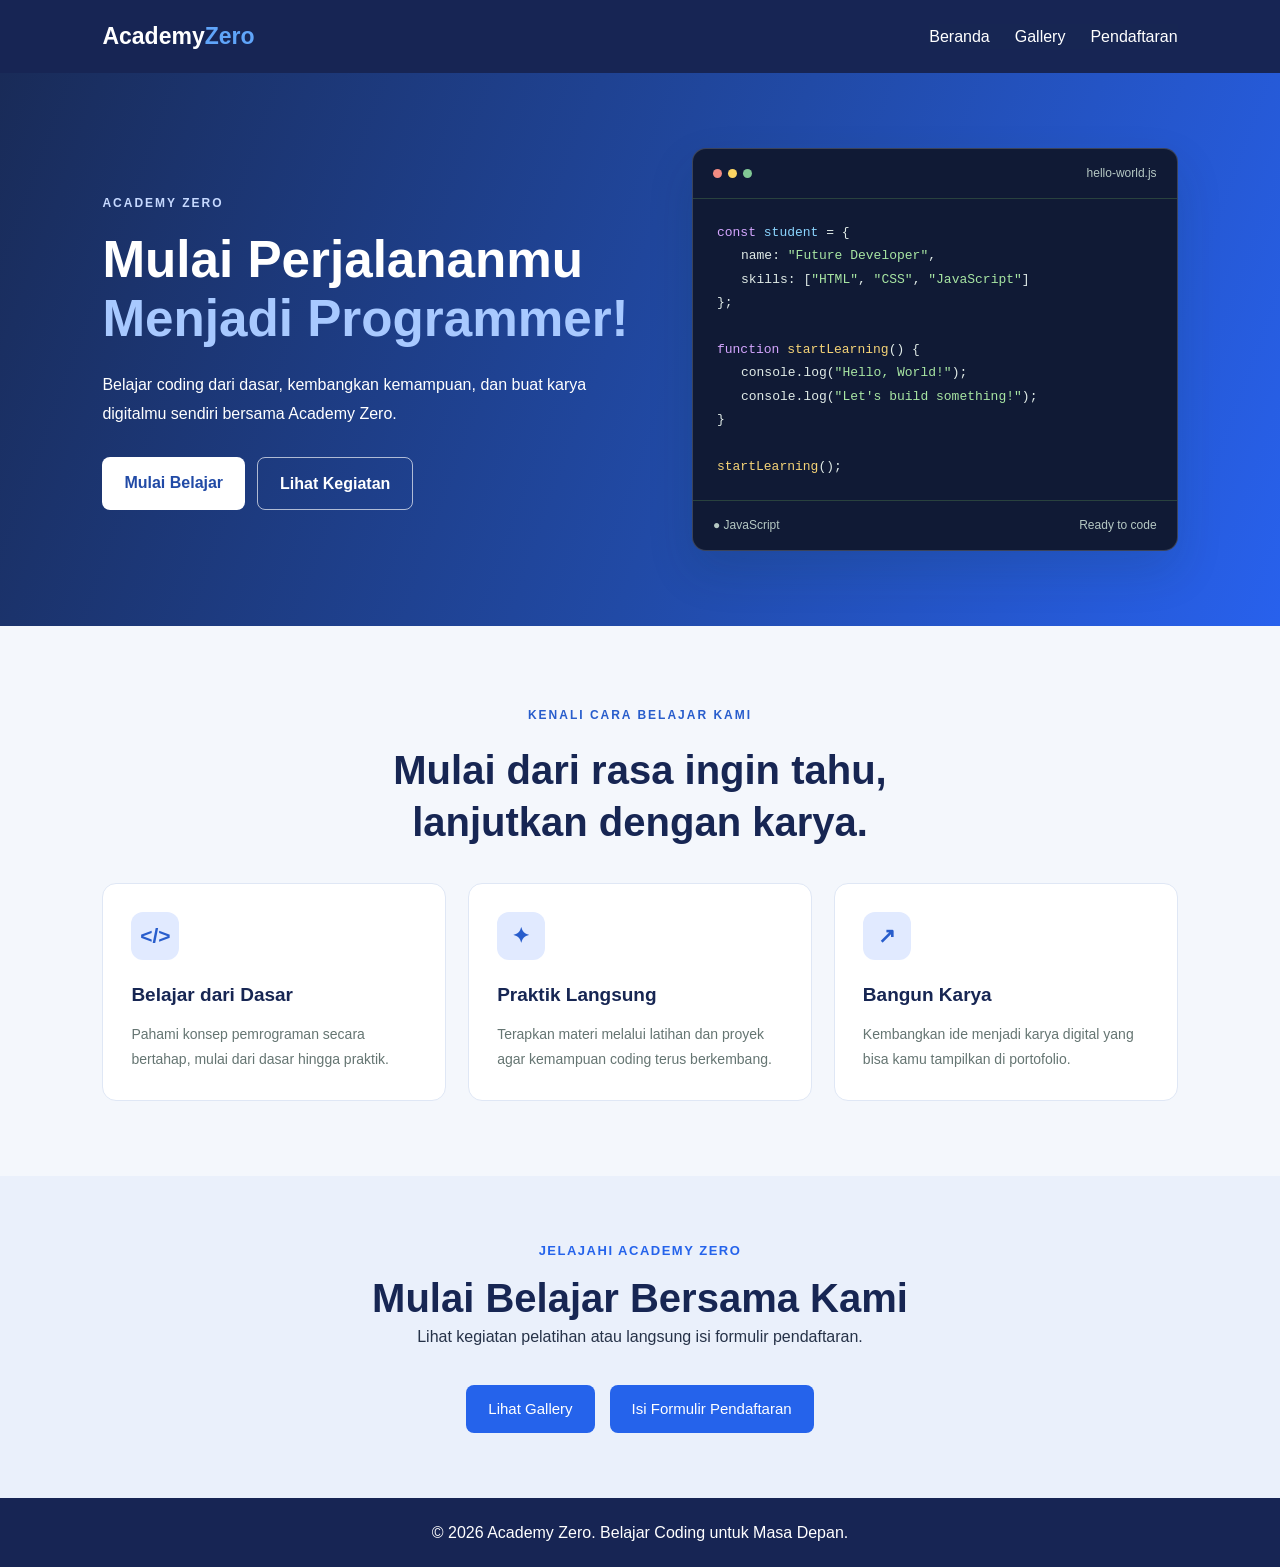
==== commit f5a5ceed: "Update website" ====
--- a/index.html
+++ b/index.html
@@ -38,7 +38,7 @@
                 </a>
 
                 <a href="gallery.html" class="btn-secondary">
-                    Lihat Karya
+                    Lihat Kegiatan
                 </a>
             </div>
         </div>
--- a/style.css
+++ b/style.css
@@ -688,3 +688,98 @@
         padding: 23px;
     }
 }
+
+body {
+    margin: 0;
+}
+
+/* Navbar */
+nav,
+.navbar,
+header {
+    background: #172653;
+    color: #ffffff;
+}
+
+nav a,
+.navbar a,
+header a {
+    color: #ffffff;
+    text-decoration: none;
+}
+
+/* Hero Beranda */
+.hero {
+    background: linear-gradient(
+        110deg,
+        #192b58 0%,
+        #214aa6 55%,
+        #2861ed 100%
+    );
+    color: #ffffff;
+}
+
+/* Judul dan paragraf hero */
+.hero-content h1,
+.hero-content p {
+    color: #ffffff;
+}
+
+.hero-content h1 span {
+    color: #a8c9ff;
+}
+
+/* Label kecil */
+.hero-label {
+    color: #c6d9ff;
+}
+
+/* Tombol */
+.btn-primary {
+    background: #ffffff;
+    color: #214aa6;
+}
+
+.btn-primary:hover {
+    background: #e5edff;
+}
+
+.btn-secondary {
+    background: transparent;
+    color: #ffffff;
+    border: 1px solid rgba(255, 255, 255, 0.65);
+}
+
+/* Panel kode */
+.code-window {
+    background: #101a35;
+    border: 1px solid rgba(255, 255, 255, 0.18);
+}
+
+/* Bagian kartu belajar */
+.learning-section {
+    background: #f4f7fc;
+}
+
+.section-heading h2 {
+    color: #172653;
+}
+
+.section-label {
+    color: #285dcc;
+}
+
+.feature-card {
+    background: #ffffff;
+    border: 1px solid #dfe7f5;
+}
+
+.feature-card h3 {
+    color: #172653;
+}
+
+.feature-icon {
+    background: #e1eaff;
+    color: #285dcc;
+}
+
